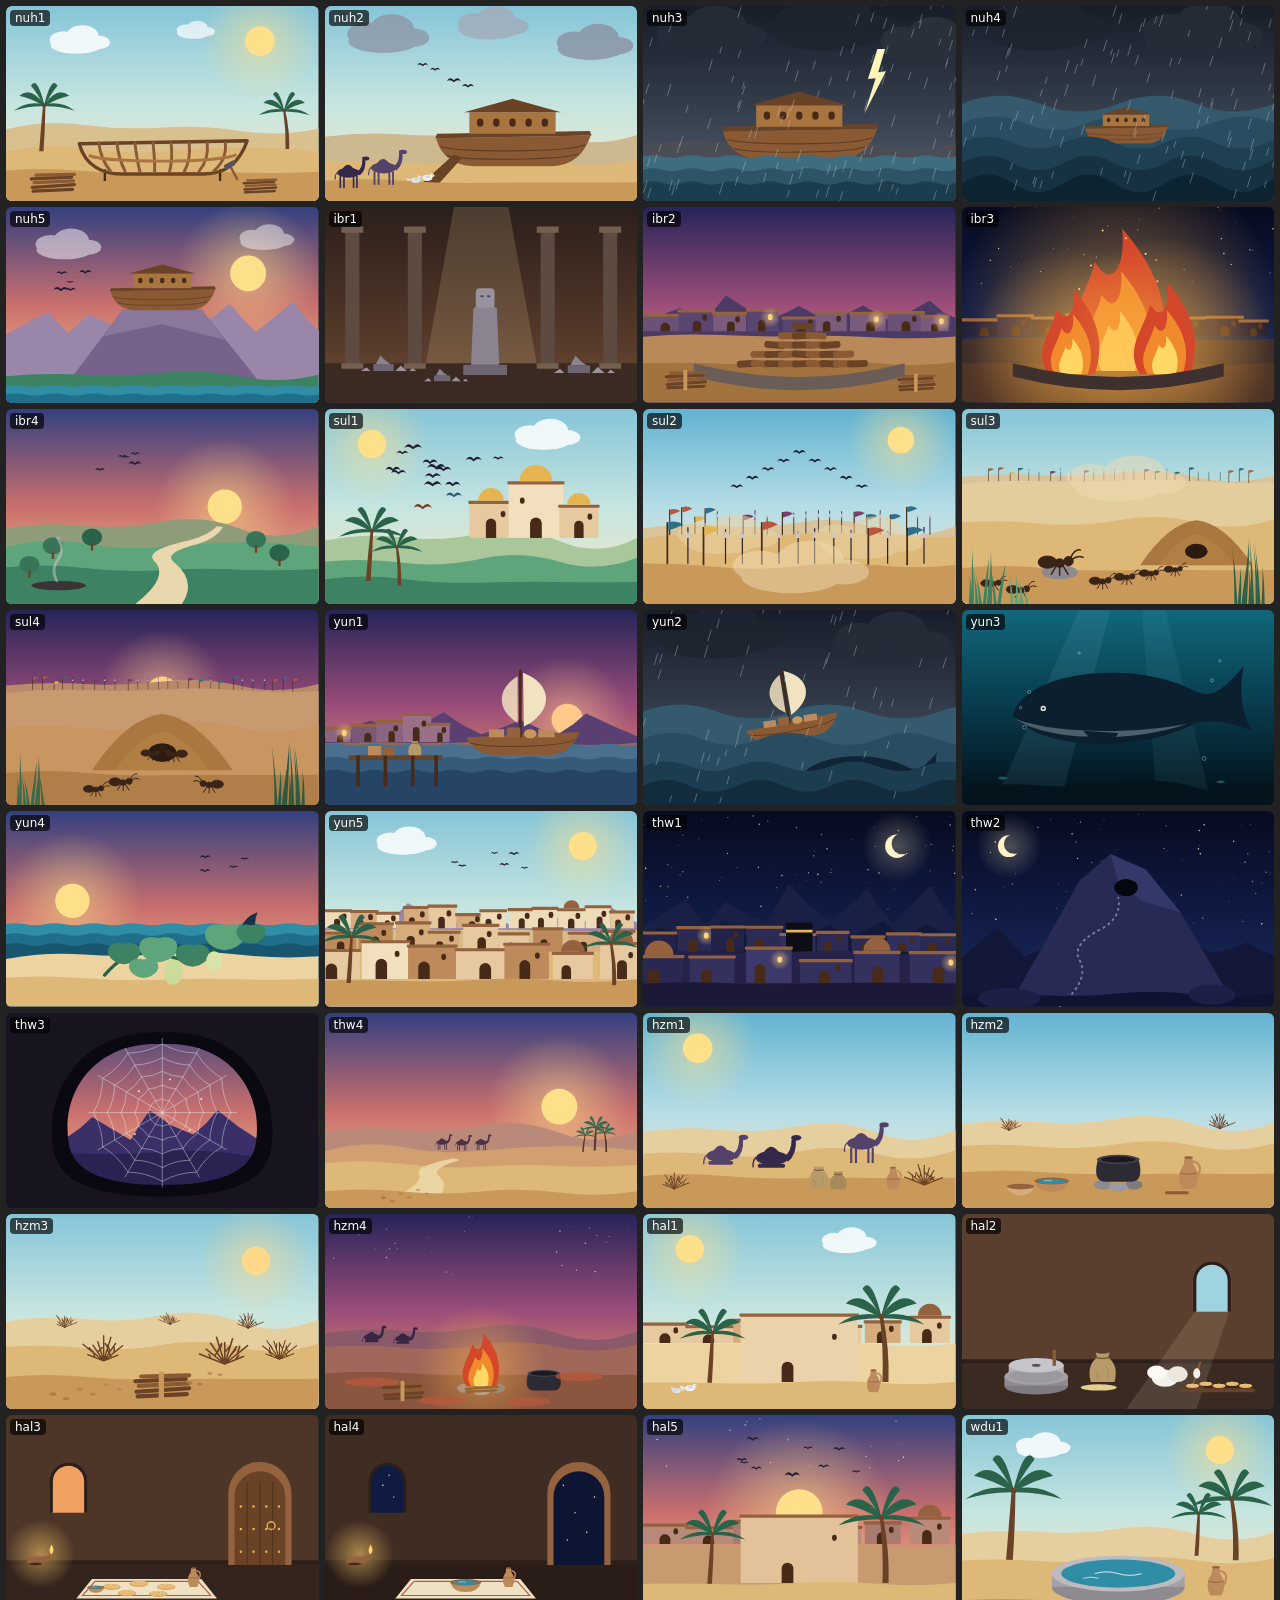
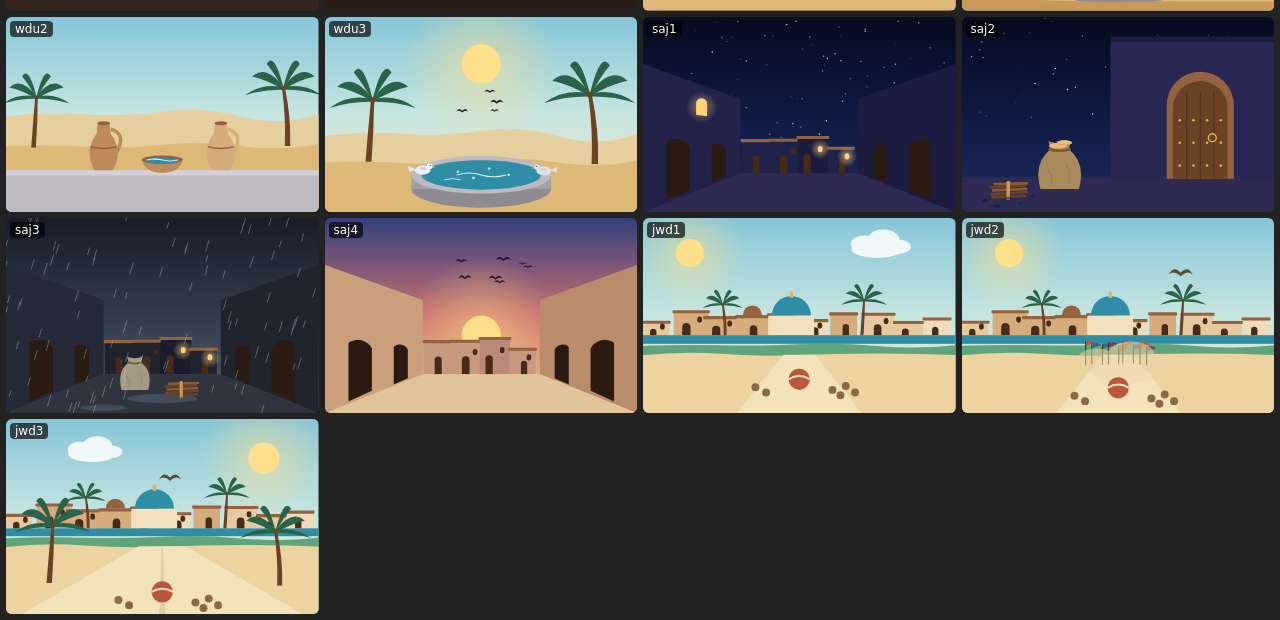
==== art-preview.html @ 5b7b92fd "Qasas pilot: 110-story catalogue with ten written stories Static offline app a parent reads from: Fa" ====
<!doctype html><html><head><meta charset="utf-8"><title>Qasas scenes</title><link rel="stylesheet" href="css/art.css">
<style>body{margin:0;background:#222;font:12px system-ui;color:#fff}#g{display:grid;grid-template-columns:repeat(var(--c,4),1fr);gap:6px;padding:6px}figure{margin:0;position:relative;aspect-ratio:16/10;overflow:hidden;border-radius:6px}figcaption{position:absolute;left:4px;top:4px;background:#000a;padding:1px 5px;border-radius:4px}</style></head>
<body><div id="g"></div><script type="module">
import { SCENES, scene } from './js/art/scenes.js';
const q = new URLSearchParams(location.search), pre = q.get('p') || '', g = document.getElementById('g');
g.style.setProperty('--c', q.get('c') || 4);
try { Object.keys(SCENES).filter(k => k.startsWith(pre)).forEach(k => { const f = document.createElement('figure'); f.innerHTML = scene(k, q.get('move') ? '' : 'still') + `<figcaption>${k}</figcaption>`; g.appendChild(f); }); document.title = 'ok ' + g.children.length; } catch (e) { document.body.textContent = 'ERR ' + e.stack; }
</script></body></html>
---- css/art.css ----
/* Pictures: gentle motion only. Thumbnails (.still) and reduced-motion users get none. */
.art { display: block; width: 100%; height: 100%; }
.art .flick, .art .bob, .art .flap, .art .flag, .art .ripple, .art .swim { transform-box: fill-box; }
.art .tw { animation: tw 3.6s ease-in-out infinite; }
.art .wave { animation: wave 7s linear infinite; }
.art .rainfall { animation: rain 0.7s linear infinite; }
.art .flash { animation: flash 5s steps(1) infinite; }
.art .flick { transform-origin: 50% 100%; animation: flick 0.9s ease-in-out infinite; }
.art .flick.f2 { animation-duration: 0.7s; animation-delay: -0.2s; }
.art .flick.f3 { animation-duration: 0.55s; animation-delay: -0.35s; }
.art .bob { transform-origin: 50% 100%; animation: bob 4.5s ease-in-out infinite; }
.art .swim { animation: swim 9s ease-in-out infinite; }
.art .sway { transform-box: view-box; animation: sway 6s ease-in-out infinite; }
.art .drift { animation: drift 30s ease-in-out infinite alternate; }
.art .flap { transform-origin: 50% 50%; animation: flap 0.9s ease-in-out infinite; }
.art .flag { transform-origin: 0 50%; animation: flag 1.6s ease-in-out infinite; }
.art .rise { animation: rise 6s linear infinite; }
.art .ripple { animation: ripple 3s ease-in-out infinite; }
@keyframes tw { 50% { opacity: 0.25; } }
@keyframes wave { to { transform: translateX(var(--p, 100px)); } }
@keyframes rain { to { transform: translate(-9px, 30px); } }
@keyframes flash { 0%, 6%, 10%, 100% { opacity: 0; } 2%, 8% { opacity: 1; } }
@keyframes flick { 50% { transform: scale(0.94, 1.08) skewX(3deg); } }
@keyframes bob { 50% { transform: translateY(-5px) rotate(1.4deg); } }
@keyframes swim { 50% { transform: translate(14px, -8px); } }
@keyframes sway { 50% { transform: rotate(1.2deg); } }
@keyframes drift { to { transform: translateX(26px); } }
@keyframes flap { 50% { transform: scaleY(0.55); } }
@keyframes flag { 50% { transform: scaleX(0.86) skewY(6deg); } }
@keyframes rise { from { transform: translateY(20px); opacity: 0; } 20% { opacity: 0.7; } to { transform: translateY(-120px); opacity: 0; } }
@keyframes ripple { 50% { transform: scaleX(1.12); opacity: 0.5; } }
.art.still *, .still .art * { animation: none !important; }
@media (prefers-reduced-motion: reduce) { .art * { animation: none !important; } }
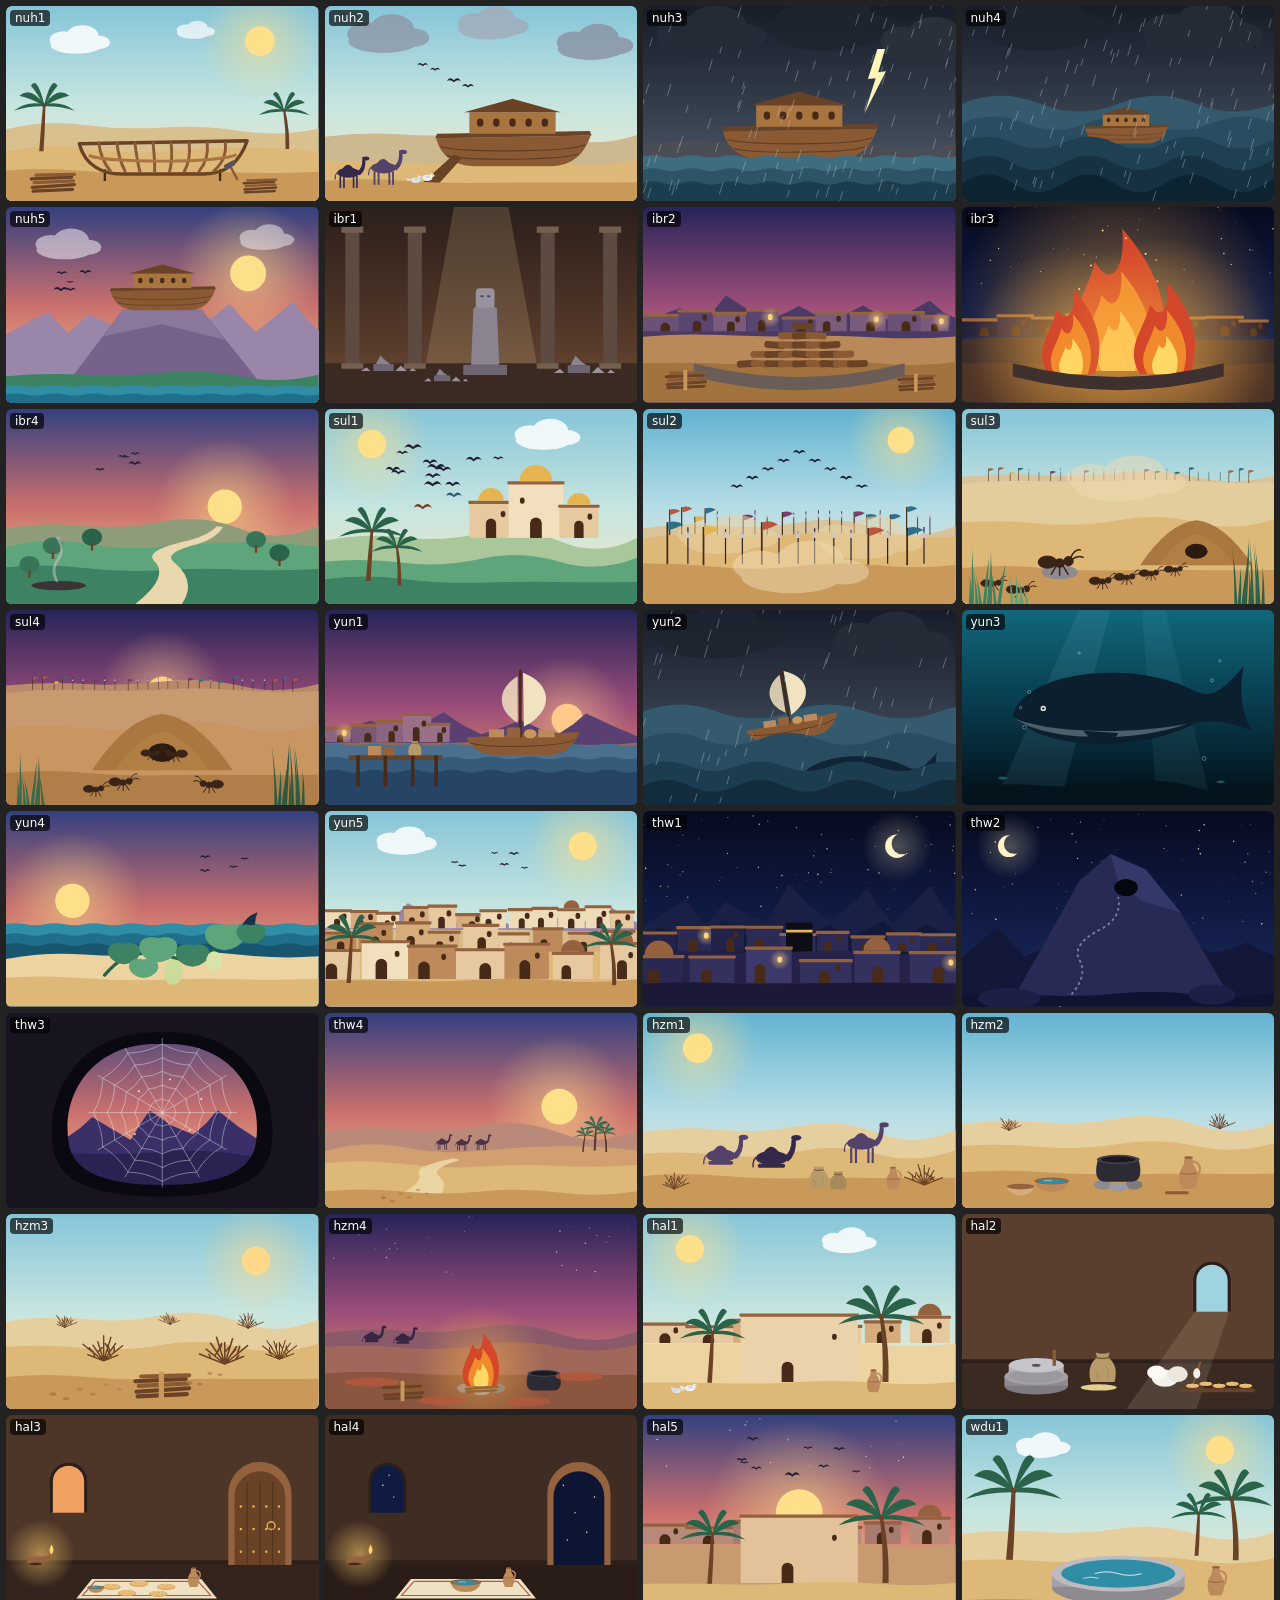
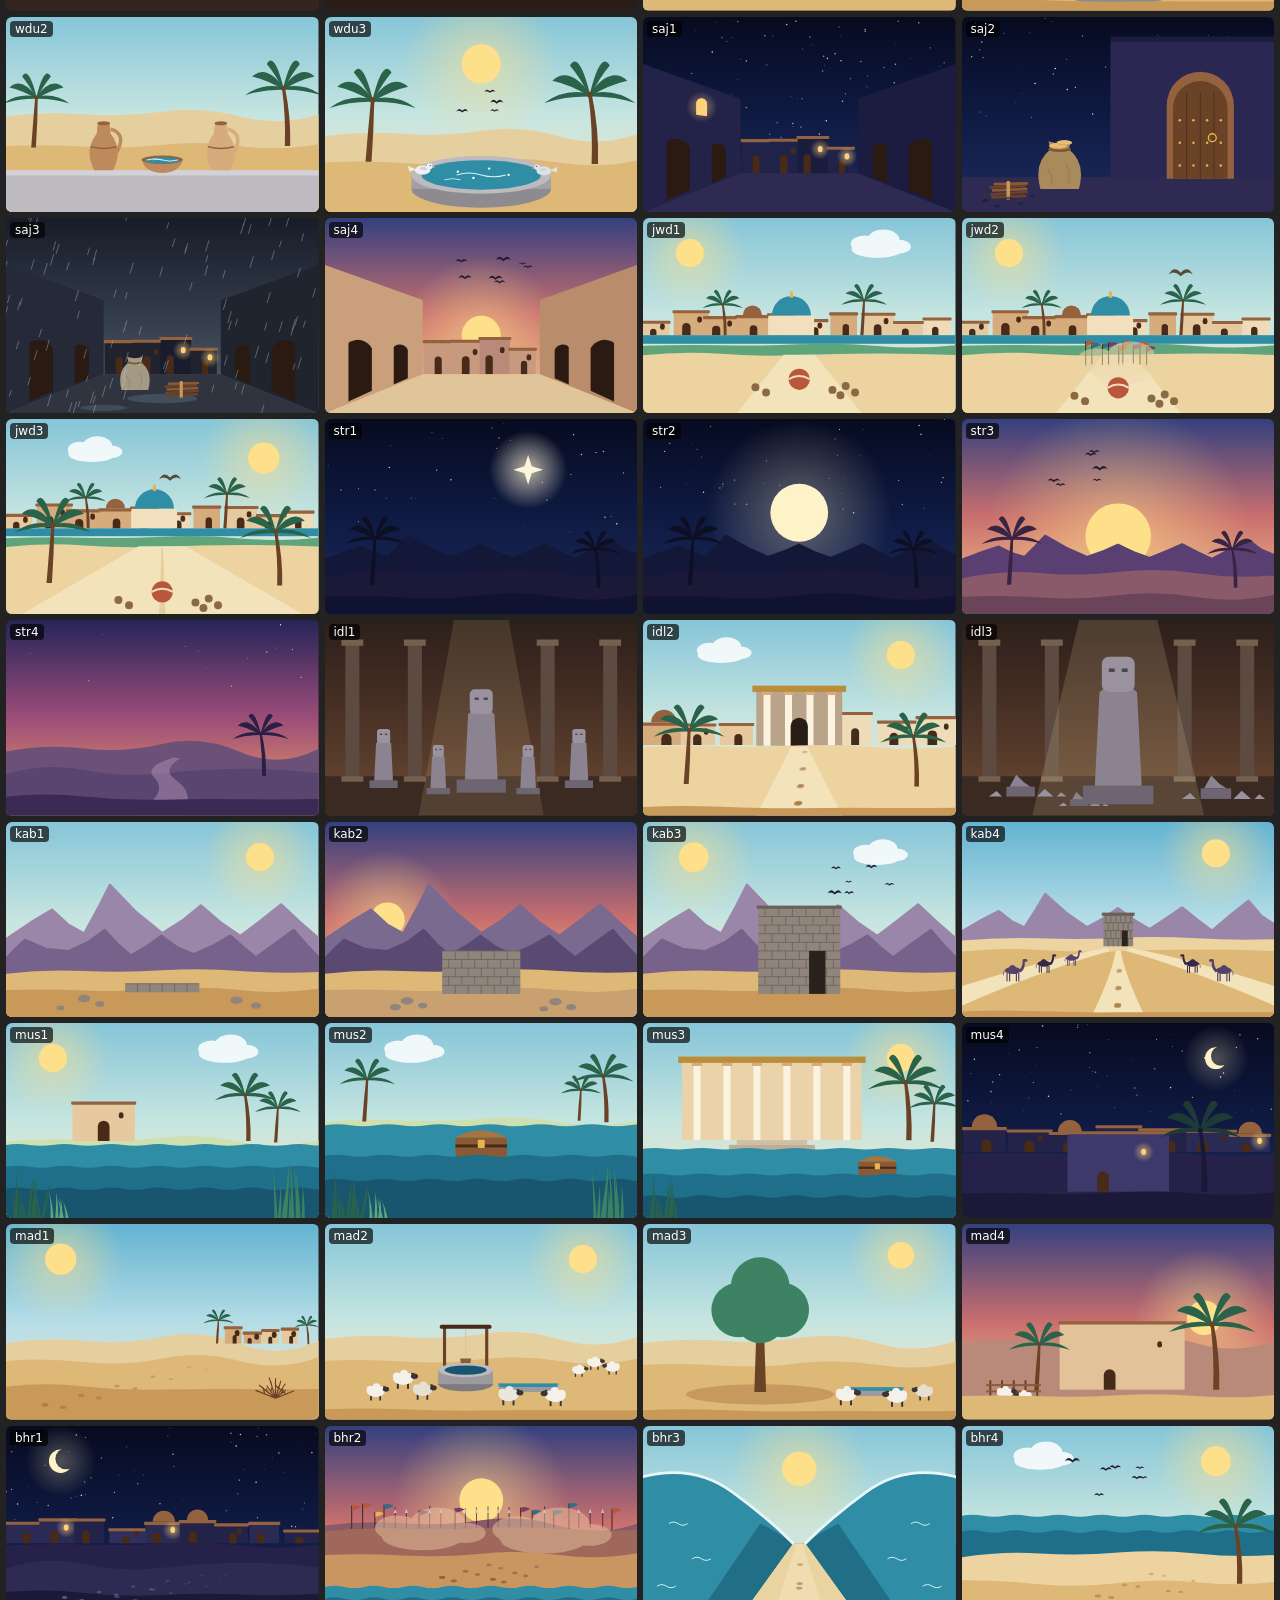
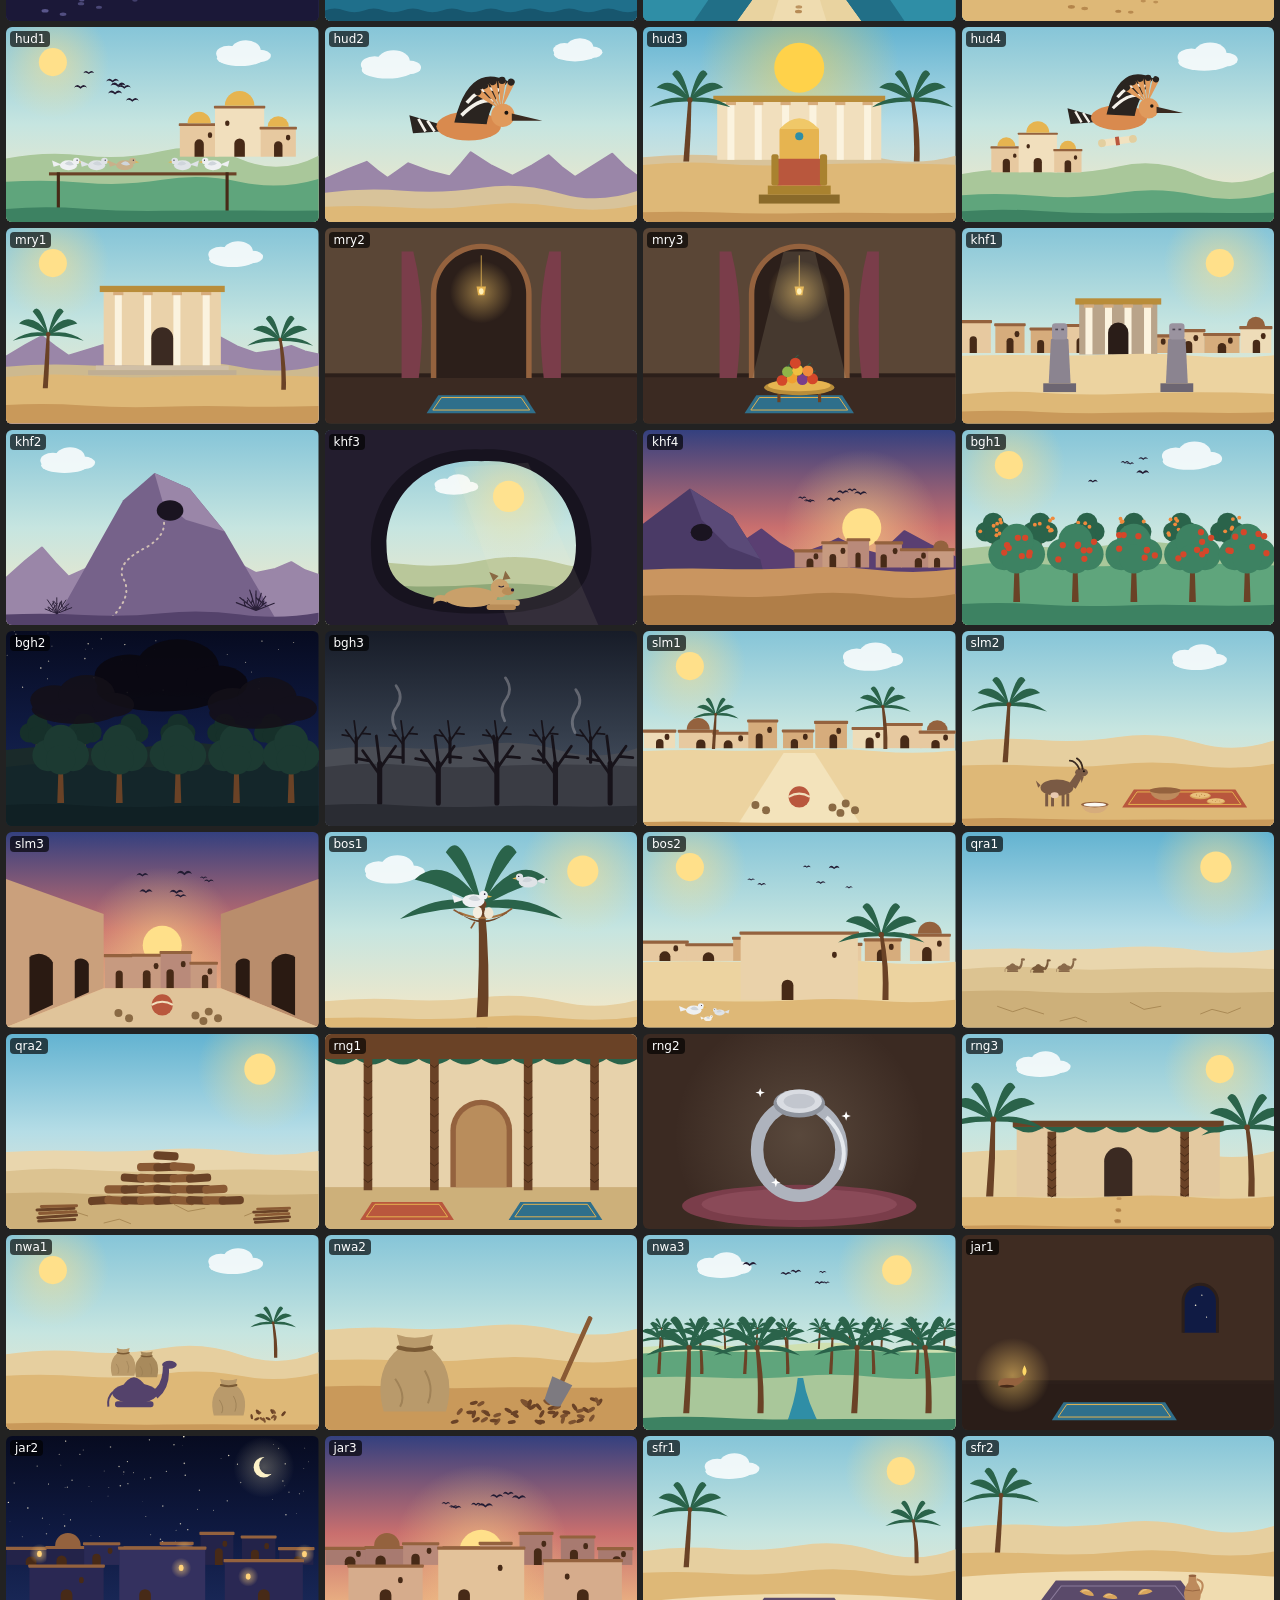
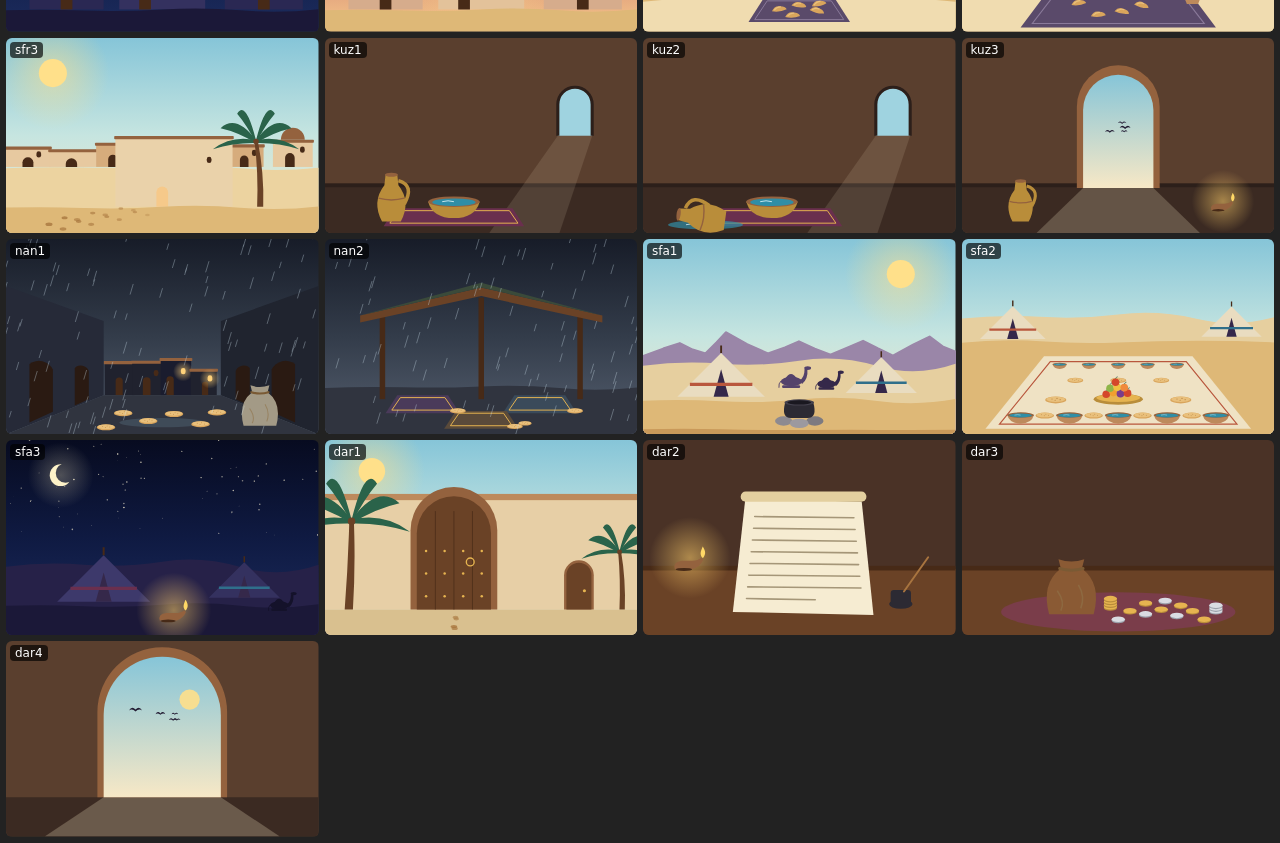
==== commit f8de393f: "Batch 2: 21 more stories, respectful titles, second Imam Jawad story - Prophets and Imams are named " ====
--- a/art-preview.html
+++ b/art-preview.html
@@ -4,5 +4,5 @@
 import { SCENES, scene } from './js/art/scenes.js';
 const q = new URLSearchParams(location.search), pre = q.get('p') || '', g = document.getElementById('g');
 g.style.setProperty('--c', q.get('c') || 4);
-try { Object.keys(SCENES).filter(k => k.startsWith(pre)).forEach(k => { const f = document.createElement('figure'); f.innerHTML = scene(k, q.get('move') ? '' : 'still') + `<figcaption>${k}</figcaption>`; g.appendChild(f); }); document.title = 'ok ' + g.children.length; } catch (e) { document.body.textContent = 'ERR ' + e.stack; }
+try { Object.keys(SCENES).filter(k => pre.split(',').some(p => k.startsWith(p))).forEach(k => { const f = document.createElement('figure'); f.innerHTML = scene(k, q.get('move') ? '' : 'still') + `<figcaption>${k}</figcaption>`; g.appendChild(f); }); document.title = 'ok ' + g.children.length; } catch (e) { document.body.textContent = 'ERR ' + e.stack; }
 </script></body></html>
